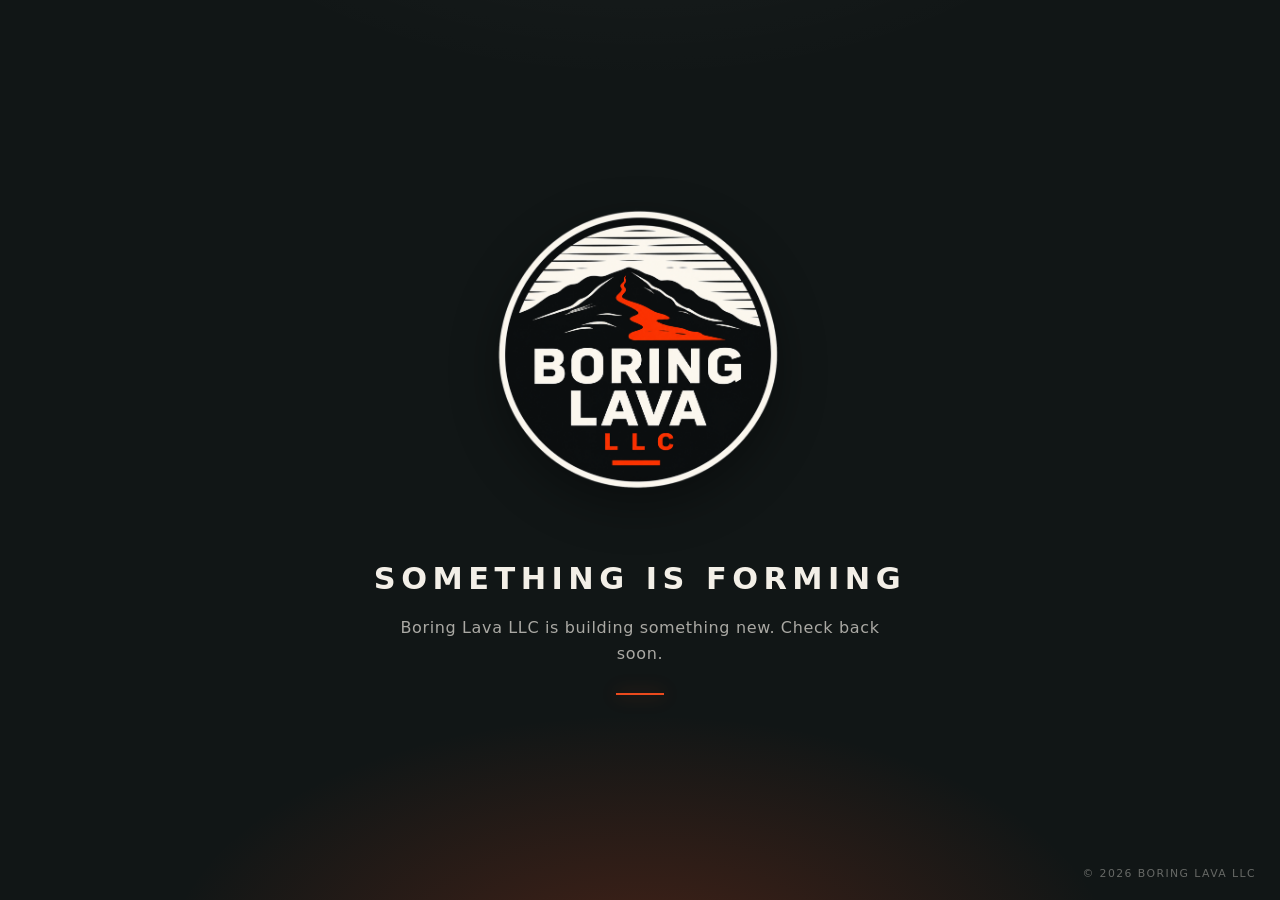
==== index.html @ c03bd66f "Initial commit" ====
<!doctype html>
<html lang="en">
  <head>
    <meta charset="UTF-8" />
    <meta name="viewport" content="width=device-width, initial-scale=1.0" />
    <meta name="theme-color" content="#111616" />
    <meta name="description" content="Boring Lava LLC — coming soon." />
    <title>Boring Lava LLC — Coming Soon</title>
    <style>
      :root {
        color-scheme: dark;
        --ink: #111616;
        --paper: #f3efe7;
        --lava: #ec4a1d;
      }

      * { box-sizing: border-box; }

      html, body { min-height: 100%; }

      body {
        margin: 0;
        min-height: 100vh;
        display: grid;
        place-items: center;
        overflow: hidden;
        background:
          radial-gradient(ellipse 55% 42% at 50% 108%, rgba(236, 74, 29, .24), transparent 68%),
          radial-gradient(ellipse 60% 45% at 50% -20%, rgba(255, 255, 255, .045), transparent 65%),
          var(--ink);
        color: var(--paper);
        font-family: Inter, ui-sans-serif, system-ui, -apple-system, BlinkMacSystemFont, "Segoe UI", sans-serif;
      }

      main {
        width: min(100% - 3rem, 700px);
        text-align: center;
        position: relative;
        z-index: 1;
      }

      .mark {
        width: clamp(210px, 37vw, 300px);
        aspect-ratio: 1;
        margin: 0 auto clamp(2.25rem, 5vw, 3.5rem);
        background: url("boring-lava-logo.png") center / contain no-repeat;
        filter: drop-shadow(0 16px 24px rgba(0, 0, 0, .38));
      }

      h1 {
        margin: 0;
        color: var(--paper);
        font-size: clamp(1.45rem, 2.4vw, 1.9rem);
        font-weight: 650;
        letter-spacing: .18em;
        line-height: 1.2;
        text-transform: uppercase;
      }

      p {
        margin: 1.1rem auto 0;
        max-width: 31rem;
        color: rgba(243, 239, 231, .68);
        font-size: clamp(.92rem, 1.5vw, 1rem);
        letter-spacing: .04em;
        line-height: 1.65;
      }

      .rule {
        width: 3rem;
        height: 2px;
        margin: 1.6rem auto 0;
        background: var(--lava);
        box-shadow: 0 0 18px rgba(236, 74, 29, .45);
      }

      footer {
        position: fixed;
        right: 1.5rem;
        bottom: 1.25rem;
        color: rgba(243, 239, 231, .38);
        font-size: .68rem;
        letter-spacing: .13em;
        text-transform: uppercase;
      }

      @media (max-width: 520px) {
        main { width: min(100% - 2.25rem, 700px); }
        footer { right: 0; bottom: 1rem; width: 100%; text-align: center; }
      }
    </style>
  </head>
  <body>
    <main>
      <div class="mark" role="img" aria-label="Boring Lava LLC logo"></div>
      <h1>Something is forming</h1>
      <p>Boring Lava LLC is building something new. Check back soon.</p>
      <div class="rule" aria-hidden="true"></div>
    </main>
    <footer>© 2026 Boring Lava LLC</footer>
  </body>
</html>
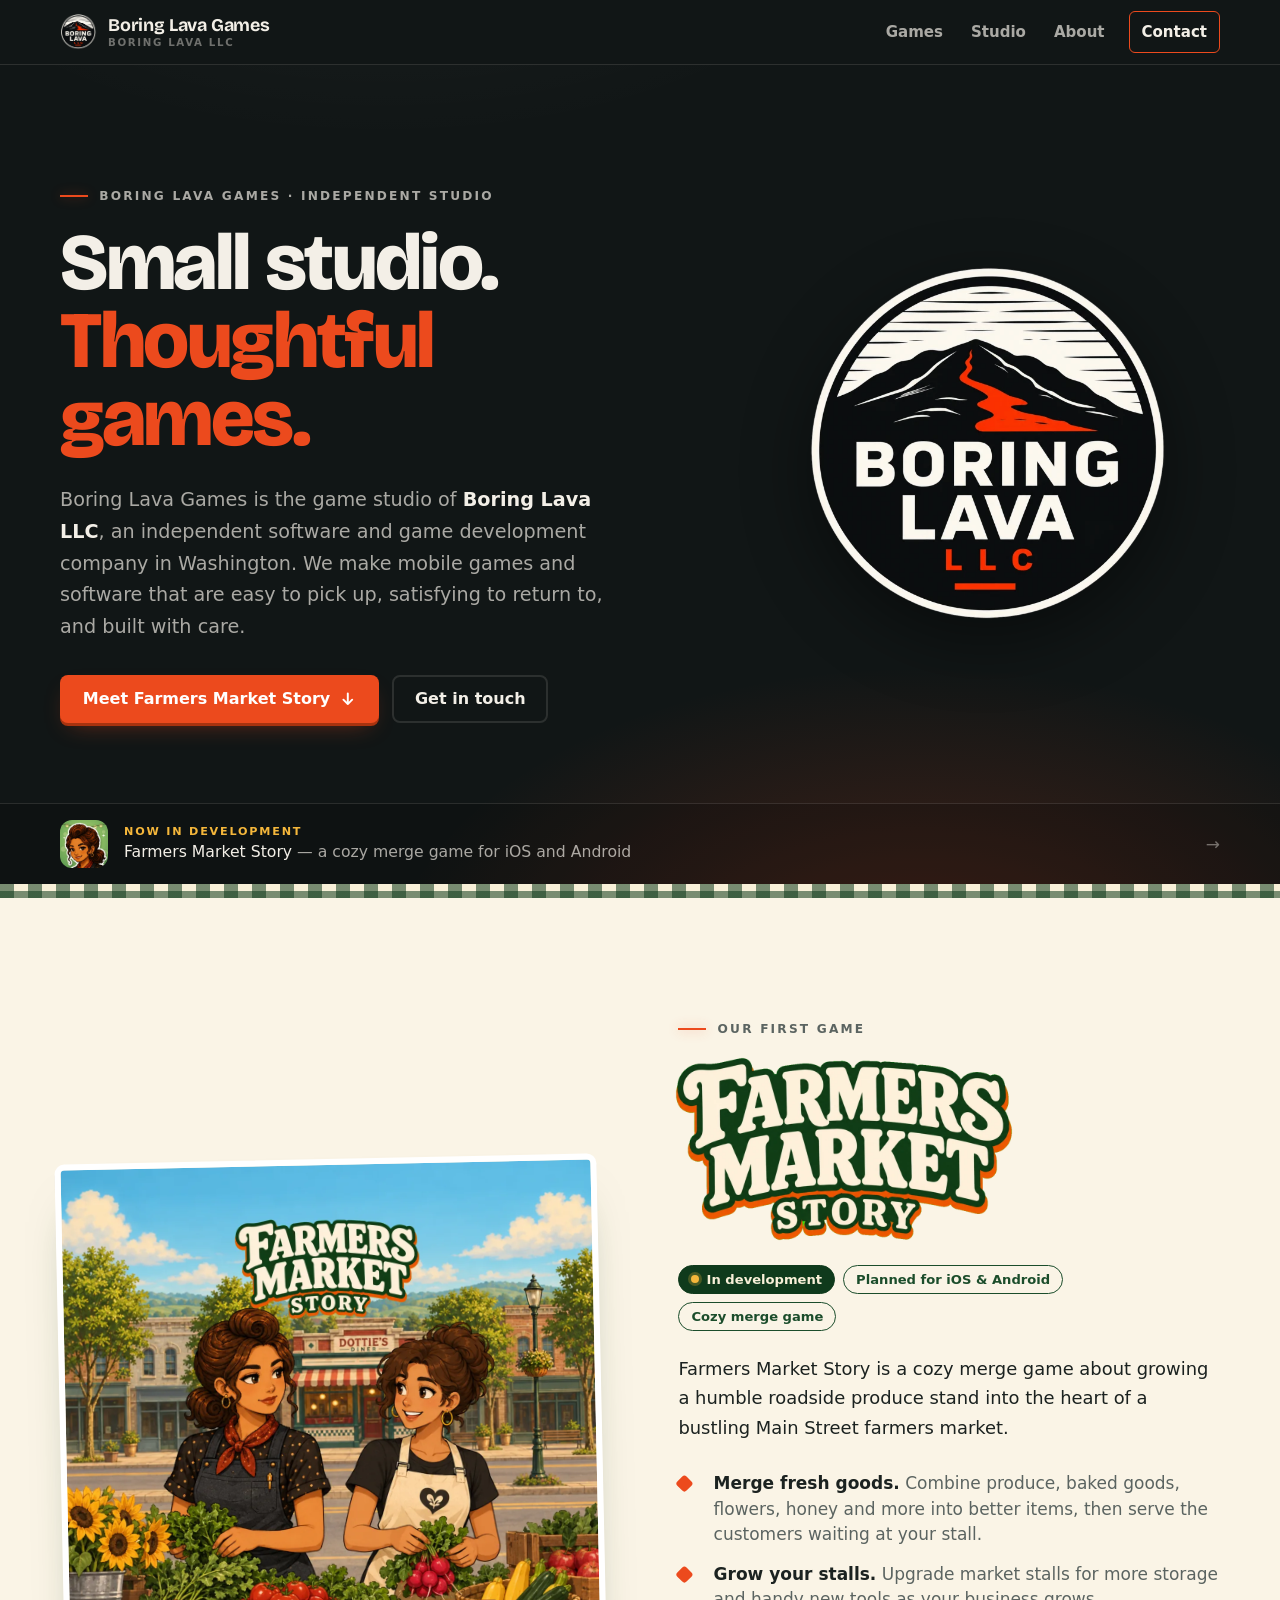
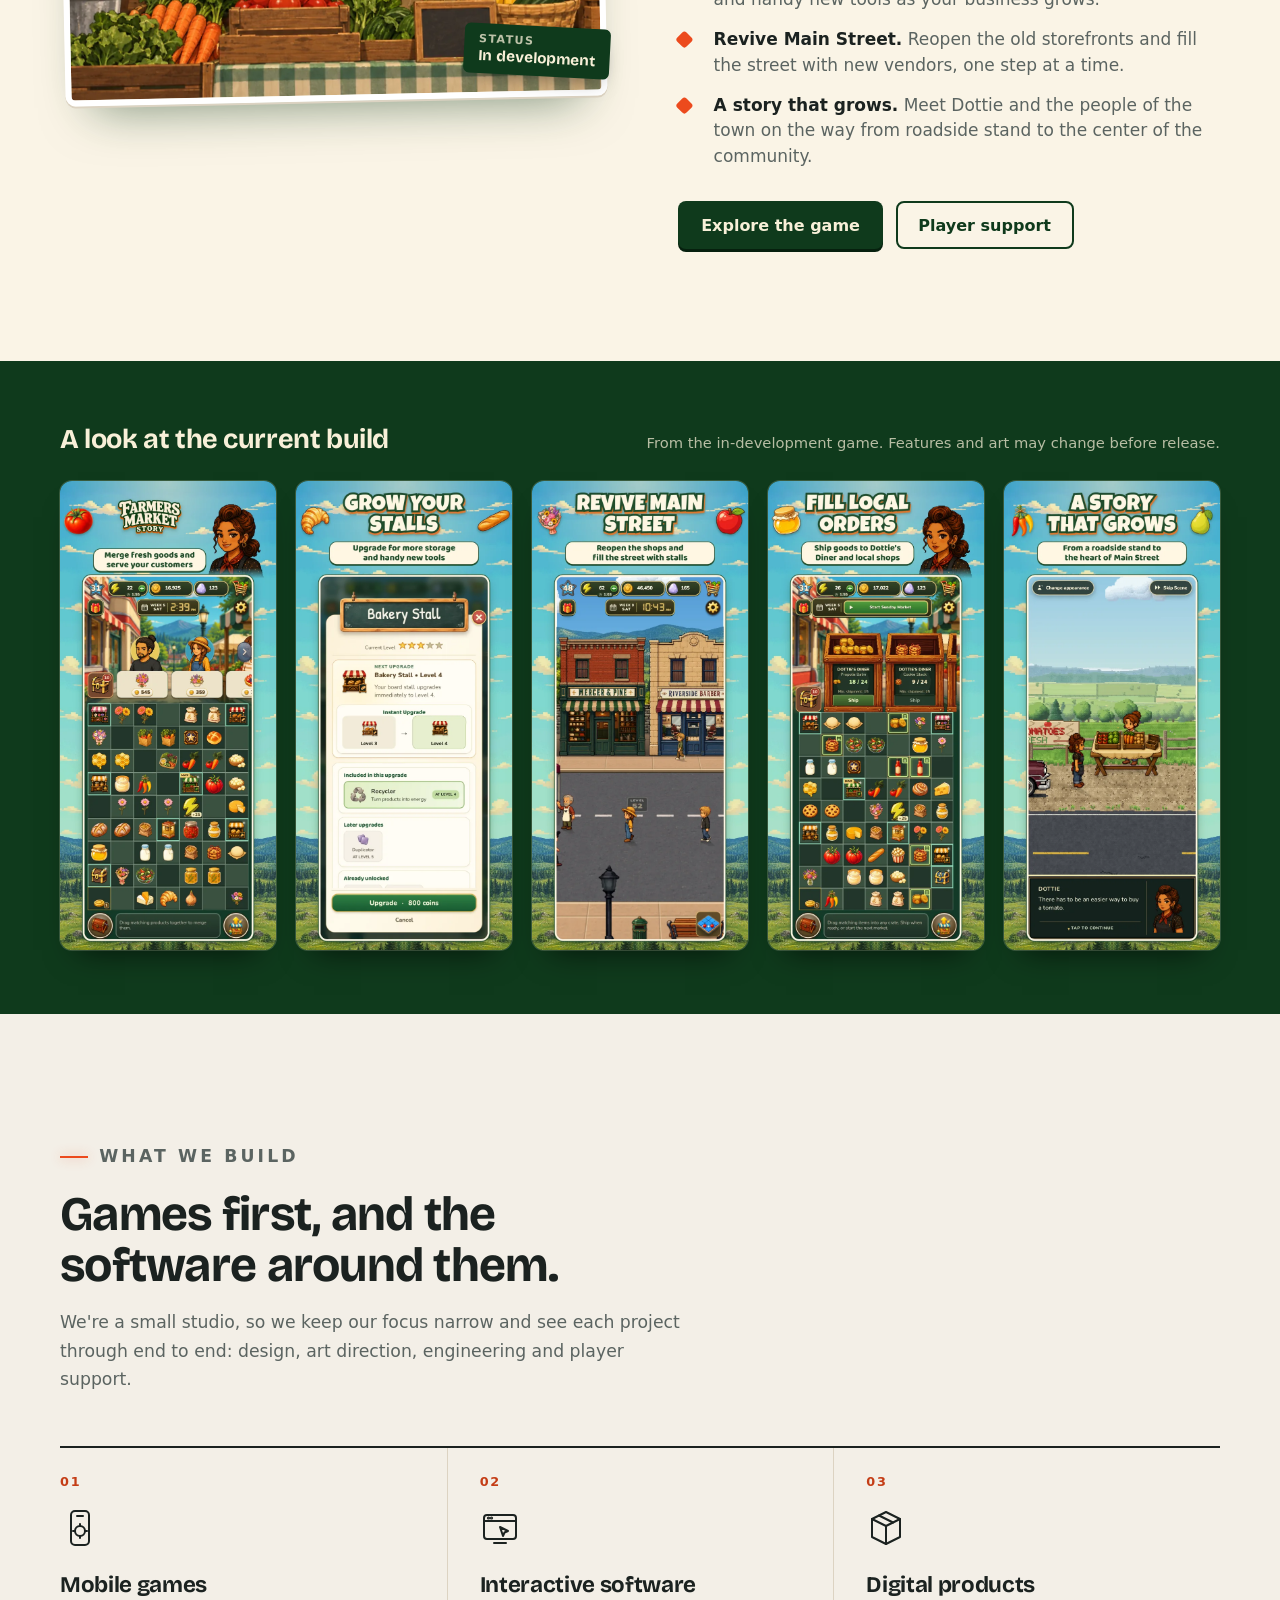
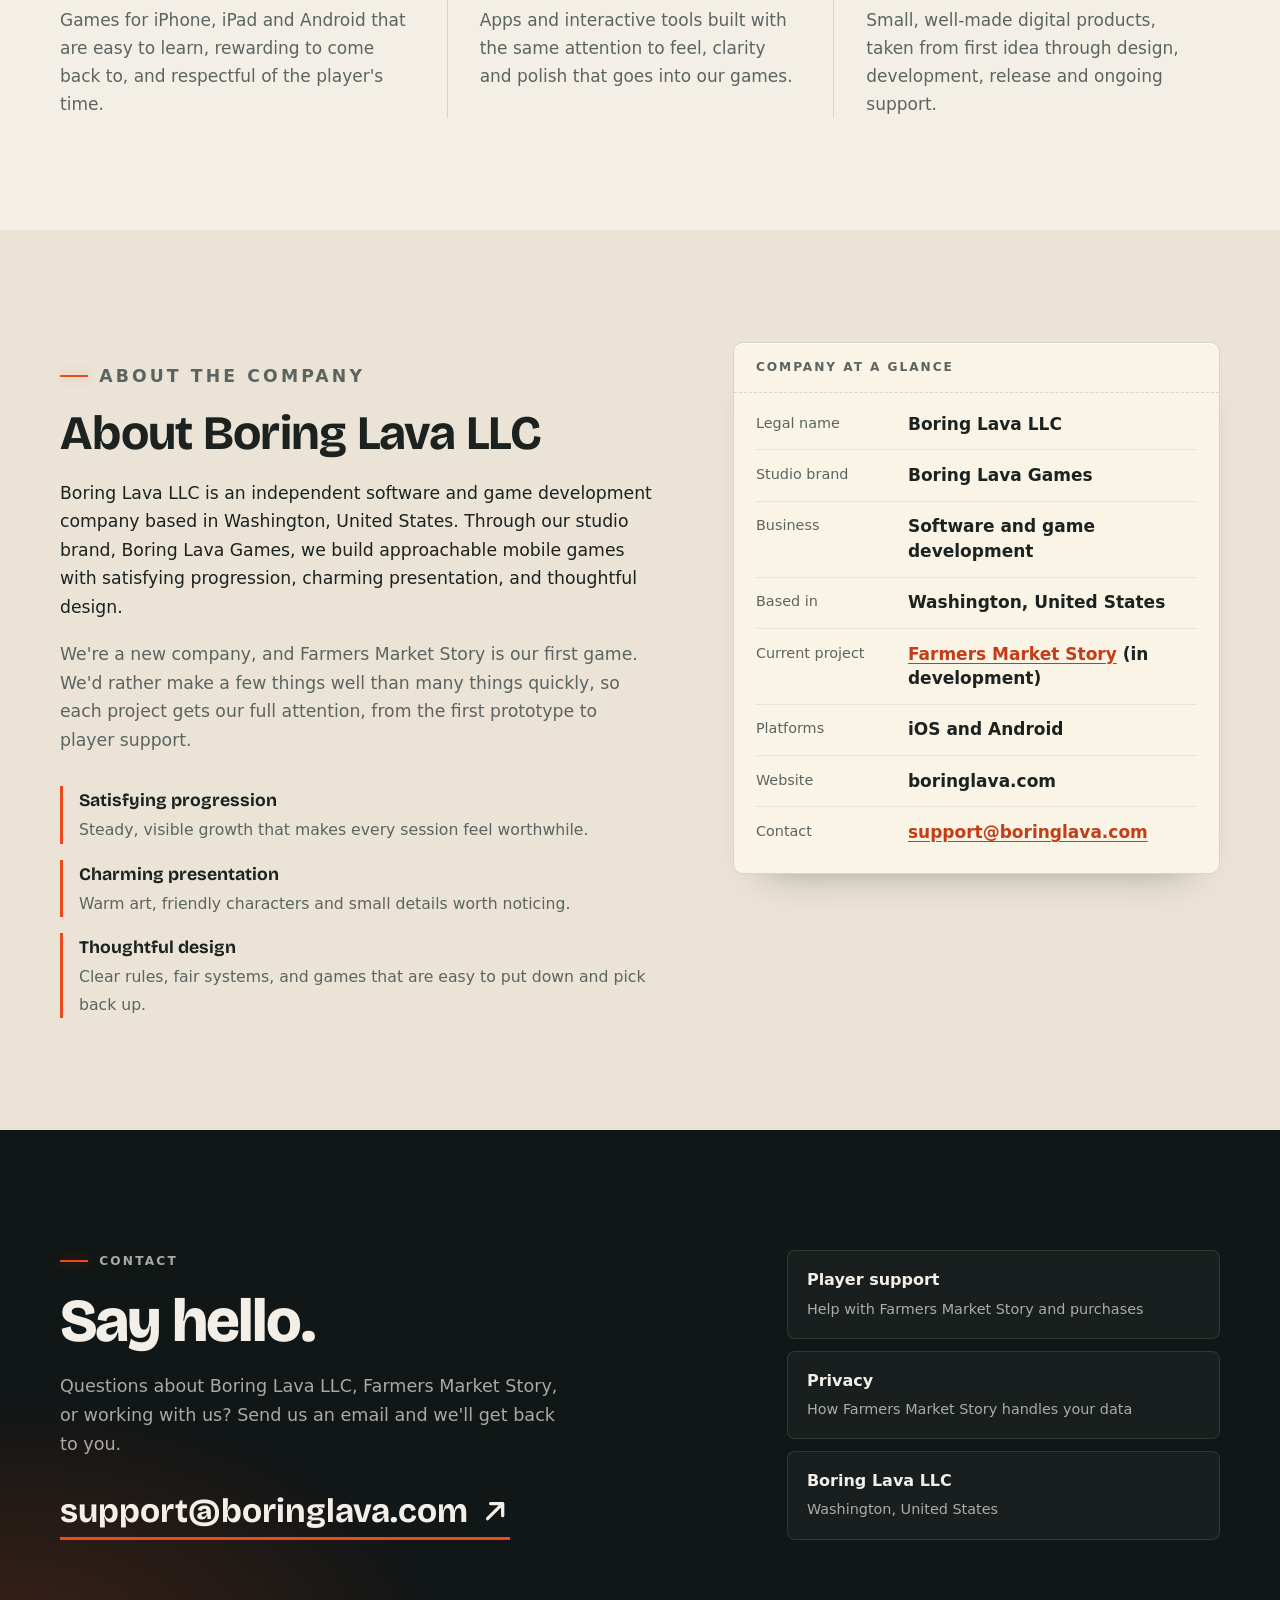
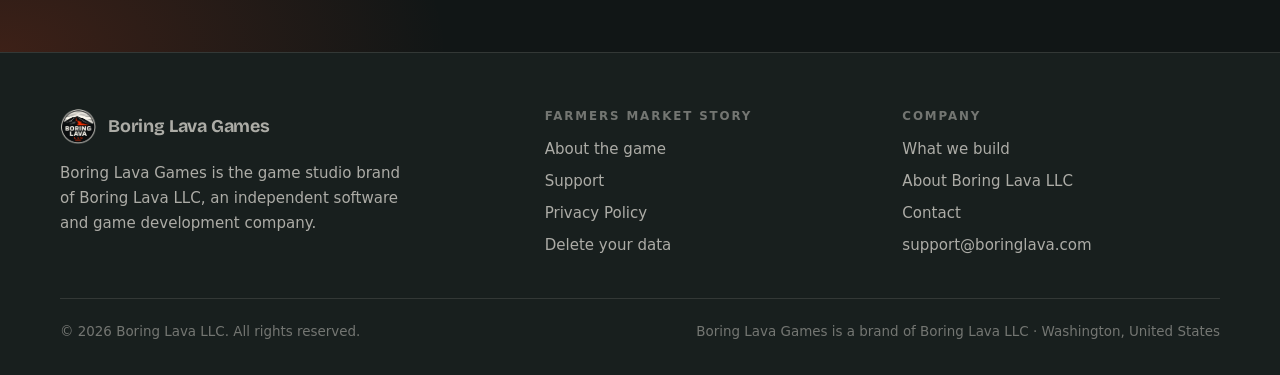
==== commit 002602bd: "Build out studio homepage and Farmers Market Story game page Replace the "coming soon" placeholder w" ====
--- a/index.html
+++ b/index.html
@@ -3,100 +3,278 @@
   <head>
     <meta charset="UTF-8" />
     <meta name="viewport" content="width=device-width, initial-scale=1.0" />
+    <title>Boring Lava Games — Independent mobile game studio of Boring Lava LLC</title>
+    <meta name="description" content="Boring Lava Games is the independent game studio of Boring Lava LLC, a software and game development company in Washington. We make mobile games and software, starting with Farmers Market Story, a cozy merge game in development for iOS and Android." />
+    <link rel="canonical" href="https://boringlava.com/" />
     <meta name="theme-color" content="#111616" />
-    <meta name="description" content="Boring Lava LLC — coming soon." />
-    <title>Boring Lava LLC — Coming Soon</title>
-    <style>
-      :root {
-        color-scheme: dark;
-        --ink: #111616;
-        --paper: #f3efe7;
-        --lava: #ec4a1d;
+
+    <meta property="og:type" content="website" />
+    <meta property="og:site_name" content="Boring Lava Games" />
+    <meta property="og:url" content="https://boringlava.com/" />
+    <meta property="og:title" content="Boring Lava Games — Small studio. Thoughtful games." />
+    <meta property="og:description" content="The independent game studio of Boring Lava LLC. Now developing Farmers Market Story, a cozy merge game for iOS and Android." />
+    <meta property="og:image" content="https://boringlava.com/assets/img/og-boring-lava.jpg" />
+    <meta property="og:image:width" content="1200" />
+    <meta property="og:image:height" content="630" />
+    <meta property="og:image:alt" content="Boring Lava LLC logo: a mountain with a lava flow" />
+    <meta name="twitter:card" content="summary_large_image" />
+
+    <link rel="icon" href="/favicon.ico" sizes="48x48" />
+    <link rel="icon" href="/assets/icon-192.png" type="image/png" sizes="192x192" />
+    <link rel="apple-touch-icon" href="/assets/apple-touch-icon.png" />
+
+    <link rel="preconnect" href="https://fonts.googleapis.com" />
+    <link rel="preconnect" href="https://fonts.gstatic.com" crossorigin />
+    <link rel="stylesheet" href="https://fonts.googleapis.com/css2?family=Bricolage+Grotesque:opsz,wght@12..96,500..800&display=swap" />
+    <link rel="stylesheet" href="/assets/site.css" />
+
+    <script type="application/ld+json">
+      {
+        "@context": "https://schema.org",
+        "@type": "Organization",
+        "name": "Boring Lava LLC",
+        "legalName": "Boring Lava LLC",
+        "alternateName": "Boring Lava Games",
+        "url": "https://boringlava.com/",
+        "logo": "https://boringlava.com/assets/icon-192.png",
+        "email": "support@boringlava.com",
+        "description": "Independent software and game development company. Boring Lava Games is its game studio brand.",
+        "address": { "@type": "PostalAddress", "addressRegion": "WA", "addressCountry": "US" }
       }
-
-      * { box-sizing: border-box; }
-
-      html, body { min-height: 100%; }
-
-      body {
-        margin: 0;
-        min-height: 100vh;
-        display: grid;
-        place-items: center;
-        overflow: hidden;
-        background:
-          radial-gradient(ellipse 55% 42% at 50% 108%, rgba(236, 74, 29, .24), transparent 68%),
-          radial-gradient(ellipse 60% 45% at 50% -20%, rgba(255, 255, 255, .045), transparent 65%),
-          var(--ink);
-        color: var(--paper);
-        font-family: Inter, ui-sans-serif, system-ui, -apple-system, BlinkMacSystemFont, "Segoe UI", sans-serif;
-      }
-
-      main {
-        width: min(100% - 3rem, 700px);
-        text-align: center;
-        position: relative;
-        z-index: 1;
-      }
-
-      .mark {
-        width: clamp(210px, 37vw, 300px);
-        aspect-ratio: 1;
-        margin: 0 auto clamp(2.25rem, 5vw, 3.5rem);
-        background: url("boring-lava-logo.png") center / contain no-repeat;
-        filter: drop-shadow(0 16px 24px rgba(0, 0, 0, .38));
-      }
-
-      h1 {
-        margin: 0;
-        color: var(--paper);
-        font-size: clamp(1.45rem, 2.4vw, 1.9rem);
-        font-weight: 650;
-        letter-spacing: .18em;
-        line-height: 1.2;
-        text-transform: uppercase;
-      }
-
-      p {
-        margin: 1.1rem auto 0;
-        max-width: 31rem;
-        color: rgba(243, 239, 231, .68);
-        font-size: clamp(.92rem, 1.5vw, 1rem);
-        letter-spacing: .04em;
-        line-height: 1.65;
-      }
-
-      .rule {
-        width: 3rem;
-        height: 2px;
-        margin: 1.6rem auto 0;
-        background: var(--lava);
-        box-shadow: 0 0 18px rgba(236, 74, 29, .45);
-      }
-
-      footer {
-        position: fixed;
-        right: 1.5rem;
-        bottom: 1.25rem;
-        color: rgba(243, 239, 231, .38);
-        font-size: .68rem;
-        letter-spacing: .13em;
-        text-transform: uppercase;
-      }
-
-      @media (max-width: 520px) {
-        main { width: min(100% - 2.25rem, 700px); }
-        footer { right: 0; bottom: 1rem; width: 100%; text-align: center; }
-      }
-    </style>
+    </script>
   </head>
   <body>
-    <main>
-      <div class="mark" role="img" aria-label="Boring Lava LLC logo"></div>
-      <h1>Something is forming</h1>
-      <p>Boring Lava LLC is building something new. Check back soon.</p>
-      <div class="rule" aria-hidden="true"></div>
+    <a class="skip-link" href="#main">Skip to content</a>
+
+    <header class="site-header">
+      <div class="wrap">
+        <a class="brand" href="/" aria-label="Boring Lava Games home">
+          <img src="/assets/img/boring-lava-logo.webp" alt="" width="640" height="625" />
+          <span class="brand-name">Boring Lava Games<small>Boring Lava LLC</small></span>
+        </a>
+        <nav class="site-nav" aria-label="Primary">
+          <a href="#games">Games</a>
+          <a href="#studio">Studio</a>
+          <a href="#about">About</a>
+          <a class="nav-cta" href="#contact">Contact</a>
+        </nav>
+      </div>
+    </header>
+
+    <main id="main">
+      <section class="hero on-ink" aria-labelledby="hero-title">
+        <div class="wrap hero-grid">
+          <div class="hero-copy">
+            <p class="eyebrow">Boring Lava Games · Independent studio</p>
+            <h1 id="hero-title">Small studio. <span>Thoughtful games.</span></h1>
+            <p class="hero-lede">
+              Boring Lava Games is the game studio of <strong>Boring Lava LLC</strong>, an independent
+              software and game development company in Washington. We make mobile games and software
+              that are easy to pick up, satisfying to return to, and built with care.
+            </p>
+            <div class="btn-row">
+              <a class="btn btn-lava" href="#games">
+                Meet Farmers Market Story
+                <svg viewBox="0 0 20 20" fill="none" stroke="currentColor" stroke-width="2.2" stroke-linecap="round" stroke-linejoin="round" aria-hidden="true"><path d="M10 4v12M5 11l5 5 5-5" /></svg>
+              </a>
+              <a class="btn btn-ghost" href="#contact">Get in touch</a>
+            </div>
+          </div>
+          <div class="hero-mark">
+            <img src="/assets/img/boring-lava-logo.webp" alt="Boring Lava LLC logo" width="640" height="625" fetchpriority="high" />
+          </div>
+        </div>
+
+        <div class="now-building">
+          <a class="wrap" href="/farmers-market-story/">
+            <img src="/assets/img/fms/app-icon.webp" alt="" width="256" height="256" />
+            <span class="text">
+              <span class="label">Now in development</span>
+              <span>Farmers Market Story</span> <span>— a cozy merge game for iOS and Android</span>
+            </span>
+            <span class="arrow" aria-hidden="true">→</span>
+          </a>
+        </div>
+      </section>
+
+      <section id="games" class="game-feature" aria-labelledby="fms-title">
+        <div class="gingham" aria-hidden="true"></div>
+        <div class="section">
+          <div class="wrap game-grid">
+            <figure class="key-art">
+              <img src="/assets/img/fms/key-art.webp" alt="Farmers Market Story key art: Dottie and her market partner arranging fresh produce at a stall on Main Street, in front of Dottie's Diner" width="1200" height="1200" loading="lazy" />
+              <figcaption class="tag"><small>Status</small>In development</figcaption>
+            </figure>
+
+            <div class="game-copy">
+              <p class="eyebrow">Our first game</p>
+              <h2 id="fms-title" class="game-title">
+                <img src="/assets/img/fms/logo.webp" alt="Farmers Market Story" width="900" height="492" loading="lazy" />
+              </h2>
+              <ul class="chips" aria-label="Game details">
+                <li class="chip chip-status">In development</li>
+                <li class="chip chip-quiet">Planned for iOS &amp; Android</li>
+                <li class="chip chip-quiet">Cozy merge game</li>
+              </ul>
+              <p class="lede">
+                Farmers Market Story is a cozy merge game about growing a humble roadside produce stand
+                into the heart of a bustling Main Street farmers market.
+              </p>
+              <ul class="feature-list">
+                <li><span><strong>Merge fresh goods.</strong> Combine produce, baked goods, flowers, honey and more into better items, then serve the customers waiting at your stall.</span></li>
+                <li><span><strong>Grow your stalls.</strong> Upgrade market stalls for more storage and handy new tools as your business grows.</span></li>
+                <li><span><strong>Revive Main Street.</strong> Reopen the old storefronts and fill the street with new vendors, one step at a time.</span></li>
+                <li><span><strong>A story that grows.</strong> Meet Dottie and the people of the town on the way from roadside stand to the center of the community.</span></li>
+              </ul>
+              <div class="btn-row">
+                <a class="btn btn-green" href="/farmers-market-story/">Explore the game</a>
+                <a class="btn btn-outline" href="/farmers-market-story/support/">Player support</a>
+              </div>
+            </div>
+          </div>
+        </div>
+
+        <div class="shots-band">
+          <div class="wrap">
+            <div class="shots-head">
+              <h3>A look at the current build</h3>
+              <p>From the in-development game. Features and art may change before release.</p>
+            </div>
+            <ul class="shots">
+              <li><img src="/assets/img/fms/screen-merge-play.webp" alt="Merge board: matching products on a grid with customers waiting for orders" width="640" height="1391" loading="lazy" /></li>
+              <li><img src="/assets/img/fms/screen-market-growth.webp" alt="Stall upgrade screen for the Bakery Stall" width="640" height="1391" loading="lazy" /></li>
+              <li><img src="/assets/img/fms/screen-main-street.webp" alt="Main Street overworld with reopened storefronts" width="640" height="1391" loading="lazy" /></li>
+              <li><img src="/assets/img/fms/screen-local-orders.webp" alt="Local orders: shipping crates of goods to Dottie's Diner" width="640" height="1391" loading="lazy" /></li>
+              <li><img src="/assets/img/fms/screen-roadside-origin.webp" alt="Story scene at the original roadside produce stand" width="640" height="1391" loading="lazy" /></li>
+            </ul>
+          </div>
+        </div>
+      </section>
+
+      <section id="studio" class="section" aria-labelledby="studio-title">
+        <div class="wrap">
+          <div class="section-head">
+            <p class="eyebrow">What we build</p>
+            <h2 id="studio-title">Games first, and the software around them.</h2>
+            <p>We're a small studio, so we keep our focus narrow and see each project through end to end: design, art direction, engineering and player support.</p>
+          </div>
+          <ul class="build-grid">
+            <li>
+              <span class="build-num">01</span>
+              <svg class="build-icon" viewBox="0 0 40 40" fill="none" stroke="currentColor" stroke-width="2" stroke-linecap="round" stroke-linejoin="round" aria-hidden="true"><rect x="11" y="3" width="18" height="34" rx="4" /><path d="M17 8h6" /><circle cx="20" cy="23" r="5" /><path d="M20 18v-2M20 30v-2M15 23h-2M27 23h-2" /></svg>
+              <h3>Mobile games</h3>
+              <p>Games for iPhone, iPad and Android that are easy to learn, rewarding to come back to, and respectful of the player's time.</p>
+            </li>
+            <li>
+              <span class="build-num">02</span>
+              <svg class="build-icon" viewBox="0 0 40 40" fill="none" stroke="currentColor" stroke-width="2" stroke-linecap="round" stroke-linejoin="round" aria-hidden="true"><rect x="4" y="7" width="32" height="24" rx="3" /><path d="M4 13h32" /><circle cx="8.5" cy="10" r=".6" fill="currentColor" /><circle cx="11.5" cy="10" r=".6" fill="currentColor" /><path d="M20 19l3 9 1.5-3.5L28 23z" /><path d="M14 35h12" /></svg>
+              <h3>Interactive software</h3>
+              <p>Apps and interactive tools built with the same attention to feel, clarity and polish that goes into our games.</p>
+            </li>
+            <li>
+              <span class="build-num">03</span>
+              <svg class="build-icon" viewBox="0 0 40 40" fill="none" stroke="currentColor" stroke-width="2" stroke-linecap="round" stroke-linejoin="round" aria-hidden="true"><path d="M20 4l14 7v18l-14 7-14-7V11z" /><path d="M6 11l14 7 14-7M20 18v18" /><path d="M13 7.5l14 7" /></svg>
+              <h3>Digital products</h3>
+              <p>Small, well-made digital products, taken from first idea through design, development, release and ongoing support.</p>
+            </li>
+          </ul>
+        </div>
+      </section>
+
+      <section id="about" class="section about" aria-labelledby="about-title">
+        <div class="wrap about-grid">
+          <div class="about-copy">
+            <p class="eyebrow">About the company</p>
+            <h2 id="about-title">About Boring Lava LLC</h2>
+            <p>
+              Boring Lava LLC is an independent software and game development company based in
+              Washington, United States. Through our studio brand, Boring Lava Games, we build
+              approachable mobile games with satisfying progression, charming presentation, and
+              thoughtful design.
+            </p>
+            <p>
+              We're a new company, and Farmers Market Story is our first game. We'd rather make a few
+              things well than many things quickly, so each project gets our full attention, from
+              the first prototype to player support.
+            </p>
+            <ul class="principles">
+              <li><strong>Satisfying progression</strong><span>Steady, visible growth that makes every session feel worthwhile.</span></li>
+              <li><strong>Charming presentation</strong><span>Warm art, friendly characters and small details worth noticing.</span></li>
+              <li><strong>Thoughtful design</strong><span>Clear rules, fair systems, and games that are easy to put down and pick back up.</span></li>
+            </ul>
+          </div>
+
+          <aside class="fact-sheet" aria-labelledby="facts-title">
+            <h3 id="facts-title">Company at a glance</h3>
+            <dl>
+              <div><dt>Legal name</dt><dd>Boring Lava LLC</dd></div>
+              <div><dt>Studio brand</dt><dd>Boring Lava Games</dd></div>
+              <div><dt>Business</dt><dd>Software and game development</dd></div>
+              <div><dt>Based in</dt><dd>Washington, United States</dd></div>
+              <div><dt>Current project</dt><dd><a href="/farmers-market-story/">Farmers Market Story</a> (in development)</dd></div>
+              <div><dt>Platforms</dt><dd>iOS and Android</dd></div>
+              <div><dt>Website</dt><dd>boringlava.com</dd></div>
+              <div><dt>Contact</dt><dd><a href="mailto:support@boringlava.com">support@boringlava.com</a></dd></div>
+            </dl>
+          </aside>
+        </div>
+      </section>
+
+      <section id="contact" class="section contact on-ink" aria-labelledby="contact-title">
+        <div class="wrap contact-grid">
+          <div>
+            <p class="eyebrow">Contact</p>
+            <h2 id="contact-title">Say hello.</h2>
+            <p class="contact-lede">
+              Questions about Boring Lava LLC, Farmers Market Story, or working with us? Send us an
+              email and we'll get back to you.
+            </p>
+            <a class="email-link" href="mailto:support@boringlava.com">
+              support@boringlava.com
+              <svg viewBox="0 0 20 20" fill="none" stroke="currentColor" stroke-width="2.2" stroke-linecap="round" stroke-linejoin="round" aria-hidden="true"><path d="M5 15L15 5M7 5h8v8" /></svg>
+            </a>
+          </div>
+          <ul class="contact-cards">
+            <li><a href="/farmers-market-story/support/"><strong>Player support</strong><span>Help with Farmers Market Story and purchases</span></a></li>
+            <li><a href="/farmers-market-story/privacy/"><strong>Privacy</strong><span>How Farmers Market Story handles your data</span></a></li>
+            <li><div class="card"><strong>Boring Lava LLC</strong><span>Washington, United States</span></div></li>
+          </ul>
+        </div>
+      </section>
     </main>
-    <footer>© 2026 Boring Lava LLC</footer>
+
+    <footer class="site-footer on-ink">
+      <div class="wrap footer-grid">
+        <div class="footer-brand">
+          <a class="brand" href="/">
+            <img src="/assets/img/boring-lava-logo.webp" alt="" width="640" height="625" loading="lazy" />
+            <span class="brand-name">Boring Lava Games</span>
+          </a>
+          <p>Boring Lava Games is the game studio brand of Boring Lava LLC, an independent software and game development company.</p>
+        </div>
+        <nav aria-labelledby="footer-game">
+          <h2 id="footer-game">Farmers Market Story</h2>
+          <ul>
+            <li><a href="/farmers-market-story/">About the game</a></li>
+            <li><a href="/farmers-market-story/support/">Support</a></li>
+            <li><a href="/farmers-market-story/privacy/">Privacy Policy</a></li>
+            <li><a href="/farmers-market-story/delete/">Delete your data</a></li>
+          </ul>
+        </nav>
+        <nav aria-labelledby="footer-company">
+          <h2 id="footer-company">Company</h2>
+          <ul>
+            <li><a href="/#studio">What we build</a></li>
+            <li><a href="/#about">About Boring Lava LLC</a></li>
+            <li><a href="/#contact">Contact</a></li>
+            <li><a href="mailto:support@boringlava.com">support@boringlava.com</a></li>
+          </ul>
+        </nav>
+      </div>
+      <div class="wrap footer-legal">
+        <span>© 2026 Boring Lava LLC. All rights reserved.</span>
+        <span>Boring Lava Games is a brand of Boring Lava LLC · Washington, United States</span>
+      </div>
+    </footer>
   </body>
 </html>
--- a/assets/site.css
+++ b/assets/site.css
@@ -0,0 +1,688 @@
+/* Boring Lava — shared site styles (homepage + game pages). */
+
+:root {
+  --ink: #111616;
+  --ink-2: #181f1e;
+  --ink-3: #222a29;
+  --on-ink: #f3efe7;
+  --on-ink-muted: rgba(243, 239, 231, .68);
+  --on-ink-faint: rgba(243, 239, 231, .42);
+  --ink-line: rgba(243, 239, 231, .12);
+
+  --paper: #f3efe7;
+  --paper-2: #ebe4d6;
+  --cream: #faf4e6;
+  --text: #1b2220;
+  --muted: #5b6461;
+  --rule: #dcd3c2;
+
+  --lava: #ec4a1d;
+  --lava-ink: #c43d16;
+  --lava-glow: rgba(236, 74, 29, .45);
+
+  --green: #0f3a1c;
+  --green-2: #1b4d2b;
+  --butter: #f8f0d8;
+
+  --font-display: "Bricolage Grotesque", ui-sans-serif, system-ui, -apple-system, "Segoe UI", sans-serif;
+  --font-body: ui-sans-serif, system-ui, -apple-system, BlinkMacSystemFont, "Segoe UI", Inter, sans-serif;
+
+  --wrap: 1160px;
+  --gutter: clamp(1rem, 4vw, 2rem);
+  --radius: 10px;
+}
+
+* { box-sizing: border-box; }
+
+html { scroll-behavior: smooth; scroll-padding-top: 5rem; -webkit-text-size-adjust: 100%; }
+
+body {
+  margin: 0;
+  background: var(--paper);
+  color: var(--text);
+  font: 17px/1.65 var(--font-body);
+  -webkit-font-smoothing: antialiased;
+}
+
+img { display: block; max-width: 100%; height: auto; }
+
+a { color: var(--lava-ink); text-underline-offset: .18em; }
+
+h1, h2, h3 {
+  margin: 0;
+  font-family: var(--font-display);
+  font-weight: 700;
+  line-height: 1.08;
+  letter-spacing: -.015em;
+}
+
+p { margin: 0; }
+
+.wrap {
+  width: min(100% - 2 * var(--gutter), var(--wrap));
+  margin-inline: auto;
+}
+
+.sr-only {
+  position: absolute; width: 1px; height: 1px; padding: 0; margin: -1px;
+  overflow: hidden; clip: rect(0 0 0 0); white-space: nowrap; border: 0;
+}
+
+.skip-link {
+  position: absolute; left: 1rem; top: -3rem; z-index: 100;
+  padding: .5rem .9rem; border-radius: 6px;
+  background: var(--lava); color: #fff; font-weight: 600; text-decoration: none;
+}
+.skip-link:focus { top: .75rem; }
+
+:focus-visible { outline: 3px solid var(--lava); outline-offset: 3px; border-radius: 4px; }
+
+/* ---------- Shared bits ---------- */
+
+.eyebrow {
+  display: inline-flex;
+  align-items: center;
+  gap: .7rem;
+  margin: 0 0 1.1rem;
+  font-size: .76rem;
+  font-weight: 650;
+  letter-spacing: .18em;
+  text-transform: uppercase;
+  color: var(--muted);
+}
+.eyebrow::before {
+  content: "";
+  width: 1.75rem;
+  height: 2px;
+  background: var(--lava);
+  box-shadow: 0 0 12px var(--lava-glow);
+}
+.on-ink .eyebrow { color: var(--on-ink-muted); }
+
+.section { padding-block: clamp(4rem, 9vw, 7rem); }
+
+.section-head { max-width: 40rem; margin-bottom: clamp(2rem, 5vw, 3.25rem); }
+.section-head h2 { font-size: clamp(2rem, 4.4vw, 3rem); }
+.section-head p { margin-top: 1rem; color: var(--muted); font-size: 1.08rem; }
+.on-ink .section-head p { color: var(--on-ink-muted); }
+
+.btn {
+  display: inline-flex;
+  align-items: center;
+  justify-content: center;
+  gap: .55rem;
+  min-height: 3rem;
+  padding: .75rem 1.3rem;
+  border: 2px solid transparent;
+  border-radius: 8px;
+  font: 650 1rem/1.2 var(--font-body);
+  text-decoration: none;
+  transition: transform .15s ease, background-color .15s ease, border-color .15s ease, box-shadow .15s ease;
+}
+.btn:hover { transform: translateY(-2px); }
+.btn:active { transform: translateY(0); }
+.btn svg { width: 1.1em; height: 1.1em; flex: none; }
+
+.btn-lava { background: var(--lava); color: #fff; box-shadow: 0 3px 0 #a8330f, 0 10px 24px -10px var(--lava-glow); }
+.btn-lava:hover { background: #f25a2c; box-shadow: 0 5px 0 #a8330f, 0 14px 28px -10px var(--lava-glow); }
+
+.btn-ghost { border-color: var(--ink-line); color: var(--on-ink); }
+.btn-ghost:hover { border-color: rgba(243, 239, 231, .4); }
+
+.btn-outline { border-color: var(--text); color: var(--text); }
+.btn-outline:hover { background: var(--text); color: var(--paper); }
+
+.btn-cream { background: var(--butter); color: var(--green); box-shadow: 0 3px 0 #c9b98f; }
+.btn-cream:hover { background: #fff8e6; box-shadow: 0 5px 0 #c9b98f; }
+
+.btn-row { display: flex; flex-wrap: wrap; gap: .8rem; margin-top: 2rem; }
+
+.chips { display: flex; flex-wrap: wrap; gap: .5rem; padding: 0; margin: 1.4rem 0 0; list-style: none; }
+.chip {
+  display: inline-flex;
+  align-items: center;
+  gap: .45rem;
+  padding: .32rem .75rem;
+  border: 1.5px solid currentColor;
+  border-radius: 999px;
+  font-size: .82rem;
+  font-weight: 650;
+  line-height: 1.3;
+}
+.chip-status { background: var(--green); border-color: var(--green); color: var(--butter); }
+.chip-status::before {
+  content: "";
+  width: .5rem;
+  height: .5rem;
+  border-radius: 50%;
+  background: #f5b73b;
+  box-shadow: 0 0 0 3px rgba(245, 183, 59, .25);
+  animation: pulse 2.4s ease-in-out infinite;
+}
+.chip-quiet { color: var(--green-2); }
+
+/* Gingham tablecloth band — a nod to the market stalls in Farmers Market Story. */
+.gingham {
+  height: 14px;
+  background:
+    repeating-linear-gradient(90deg, rgba(15, 58, 28, .55) 0 14px, transparent 14px 28px),
+    repeating-linear-gradient(0deg, rgba(15, 58, 28, .55) 0 7px, transparent 7px 14px),
+    var(--butter);
+}
+
+/* ---------- Header ---------- */
+
+.site-header {
+  position: sticky;
+  top: 0;
+  z-index: 50;
+  background: var(--ink);
+  border-bottom: 1px solid var(--ink-line);
+  color: var(--on-ink);
+}
+.site-header .wrap {
+  display: flex;
+  align-items: center;
+  justify-content: space-between;
+  gap: 1rem;
+  min-height: 4rem;
+}
+.brand {
+  display: inline-flex;
+  align-items: center;
+  gap: .7rem;
+  color: var(--on-ink);
+  text-decoration: none;
+}
+.brand img { width: 2.3rem; height: 2.3rem; }
+.brand-name {
+  font-family: var(--font-display);
+  font-size: 1.12rem;
+  font-weight: 700;
+  letter-spacing: -.01em;
+  line-height: 1.1;
+}
+.brand-name small {
+  display: block;
+  margin-top: .1rem;
+  font-family: var(--font-body);
+  font-size: .64rem;
+  font-weight: 600;
+  letter-spacing: .16em;
+  text-transform: uppercase;
+  color: var(--on-ink-faint);
+}
+.site-nav { display: flex; align-items: center; gap: .25rem; }
+.site-nav a {
+  padding: .45rem .75rem;
+  border-radius: 6px;
+  color: var(--on-ink-muted);
+  font-size: .94rem;
+  font-weight: 550;
+  text-decoration: none;
+}
+.site-nav a:hover { color: var(--on-ink); background: var(--ink-3); }
+.site-nav a.nav-cta { margin-left: .5rem; border: 1.5px solid var(--lava); color: var(--on-ink); }
+.site-nav a.nav-cta:hover { background: var(--lava); }
+
+@media (max-width: 760px) {
+  .site-nav a:not(.nav-cta) { display: none; }
+}
+
+/* ---------- Hero ---------- */
+
+.hero {
+  position: relative;
+  overflow: hidden;
+  background:
+    radial-gradient(ellipse 60% 55% at 72% 112%, rgba(236, 74, 29, .26), transparent 70%),
+    radial-gradient(ellipse 60% 45% at 30% -20%, rgba(255, 255, 255, .045), transparent 65%),
+    var(--ink);
+  color: var(--on-ink);
+}
+.hero-grid {
+  display: grid;
+  grid-template-columns: minmax(0, 1.15fr) minmax(0, .85fr);
+  align-items: center;
+  gap: clamp(2rem, 6vw, 5rem);
+  padding-block: clamp(3.5rem, 9vw, 7rem) clamp(3rem, 7vw, 5rem);
+}
+.hero h1 {
+  font-size: clamp(2.7rem, 6.6vw, 5rem);
+  font-weight: 800;
+  letter-spacing: -.03em;
+  line-height: .98;
+}
+.hero h1 span { display: block; color: var(--lava); }
+.hero-lede {
+  max-width: 34rem;
+  margin-top: 1.6rem;
+  color: var(--on-ink-muted);
+  font-size: clamp(1.05rem, 1.7vw, 1.2rem);
+}
+.hero-lede strong { color: var(--on-ink); font-weight: 650; }
+.hero-mark { justify-self: center; width: min(100%, 380px); }
+.hero-mark img {
+  width: 100%;
+  filter: drop-shadow(0 22px 34px rgba(0, 0, 0, .45));
+  animation: settle 1.1s cubic-bezier(.2, .7, .2, 1) both;
+}
+.hero-copy > * { animation: rise .8s cubic-bezier(.2, .7, .2, 1) both; }
+.hero-copy > :nth-child(2) { animation-delay: .06s; }
+.hero-copy > :nth-child(3) { animation-delay: .12s; }
+.hero-copy > :nth-child(4) { animation-delay: .18s; }
+
+.now-building {
+  border-top: 1px solid var(--ink-line);
+  background: rgba(0, 0, 0, .18);
+}
+.now-building a {
+  display: flex;
+  align-items: center;
+  gap: 1rem;
+  padding-block: 1rem;
+  color: var(--on-ink);
+  text-decoration: none;
+}
+.now-building img { width: 3rem; height: 3rem; border-radius: 12px; flex: none; }
+.now-building .label {
+  display: block;
+  font-size: .7rem;
+  font-weight: 650;
+  letter-spacing: .16em;
+  text-transform: uppercase;
+  color: #f5b73b;
+}
+.now-building .text { flex: 1; font-size: .98rem; line-height: 1.45; }
+.now-building .text span:last-child { color: var(--on-ink-muted); }
+.now-building .arrow { color: var(--on-ink-faint); transition: transform .15s ease, color .15s ease; }
+.now-building a:hover .arrow { transform: translateX(4px); color: var(--lava); }
+
+@media (max-width: 820px) {
+  .hero-grid { grid-template-columns: 1fr; }
+  .hero-mark { order: -1; width: min(62vw, 260px); }
+}
+
+/* ---------- Farmers Market Story feature (homepage) ---------- */
+
+.game-feature { background: var(--cream); }
+.game-grid {
+  display: grid;
+  grid-template-columns: minmax(0, 1fr) minmax(0, 1fr);
+  align-items: center;
+  gap: clamp(2rem, 6vw, 5rem);
+}
+.key-art { position: relative; margin: 0; }
+.key-art img {
+  width: 100%;
+  border: 6px solid #fff;
+  border-radius: var(--radius);
+  box-shadow: 0 2px 0 var(--rule), 0 30px 50px -28px rgba(15, 58, 28, .55);
+  transform: rotate(-1.2deg);
+}
+.key-art .tag {
+  position: absolute;
+  right: -.5rem;
+  bottom: 1.5rem;
+  padding: .55rem .9rem;
+  border-radius: 6px;
+  background: var(--green);
+  color: var(--butter);
+  font: 700 .95rem/1.2 var(--font-display);
+  transform: rotate(3deg);
+  box-shadow: 0 10px 20px -10px rgba(0, 0, 0, .5);
+}
+.key-art .tag small { display: block; font: 600 .7rem/1.3 var(--font-body); letter-spacing: .12em; text-transform: uppercase; opacity: .75; }
+
+.game-title { margin: 0; }
+.game-title img { width: min(100%, 340px); margin-left: -.3rem; }
+.game-copy .lede { margin-top: 1.4rem; font-size: 1.12rem; }
+
+.feature-list { display: grid; gap: .9rem; margin: 1.8rem 0 0; padding: 0; list-style: none; }
+.feature-list li { display: grid; grid-template-columns: 1.6rem 1fr; gap: .6rem; color: var(--muted); line-height: 1.5; }
+.feature-list li::before {
+  content: "";
+  width: .8rem;
+  height: .8rem;
+  margin-top: .38rem;
+  border-radius: 3px;
+  background: var(--lava);
+  transform: rotate(45deg);
+}
+.feature-list strong { color: var(--text); font-weight: 650; }
+
+.game-copy .btn-outline { border-color: var(--green); color: var(--green); }
+.game-copy .btn-outline:hover { background: var(--green); color: var(--butter); }
+.btn-green { background: var(--green); color: var(--butter); box-shadow: 0 3px 0 #06200e; }
+.btn-green:hover { background: var(--green-2); box-shadow: 0 5px 0 #06200e; }
+
+/* Screenshot rail */
+.shots-band { background: var(--green); color: var(--butter); }
+.shots-band .wrap { padding-block: clamp(2.75rem, 6vw, 4rem); }
+.shots-head {
+  display: flex;
+  flex-wrap: wrap;
+  align-items: baseline;
+  justify-content: space-between;
+  gap: .5rem 2rem;
+  margin-bottom: 1.6rem;
+}
+.shots-head h3 { font-size: clamp(1.35rem, 2.6vw, 1.7rem); }
+.shots-head p { color: rgba(248, 240, 216, .72); font-size: .92rem; }
+.shots {
+  display: grid;
+  grid-template-columns: repeat(5, minmax(0, 1fr));
+  gap: clamp(.75rem, 1.6vw, 1.25rem);
+  margin: 0;
+  padding: 0;
+  list-style: none;
+}
+.shots li { margin: 0; }
+.shots img {
+  width: 100%;
+  aspect-ratio: 1320 / 2868;
+  object-fit: cover;
+  border-radius: 12px;
+  box-shadow: 0 0 0 1px rgba(248, 240, 216, .18), 0 18px 30px -18px rgba(0, 0, 0, .7);
+  transition: transform .2s ease;
+}
+.shots li:hover img { transform: translateY(-4px); }
+
+@media (max-width: 900px) {
+  .game-grid { grid-template-columns: 1fr; }
+  .key-art { max-width: 560px; }
+  .shots {
+    grid-template-columns: none;
+    grid-auto-flow: column;
+    grid-auto-columns: min(46%, 220px);
+    overflow-x: auto;
+    scroll-snap-type: x mandatory;
+    padding-bottom: .75rem;
+    scrollbar-width: thin;
+    scrollbar-color: rgba(248, 240, 216, .35) transparent;
+  }
+  .shots li { scroll-snap-align: start; }
+}
+
+/* ---------- Studio / what we build ---------- */
+
+.build-grid {
+  display: grid;
+  grid-template-columns: repeat(3, minmax(0, 1fr));
+  gap: 0;
+  margin: 0;
+  padding: 0;
+  list-style: none;
+  border-top: 2px solid var(--text);
+}
+.build-grid li { padding: 1.75rem clamp(1rem, 2.5vw, 2rem) 0 0; }
+.build-grid li + li { padding-left: clamp(1rem, 2.5vw, 2rem); border-left: 1px solid var(--rule); }
+.build-num {
+  display: block;
+  margin-bottom: 1.25rem;
+  font: 700 .8rem/1 var(--font-body);
+  letter-spacing: .14em;
+  color: var(--lava-ink);
+}
+.build-icon { width: 2.5rem; height: 2.5rem; margin-bottom: 1rem; color: var(--text); }
+.build-grid h3 { font-size: 1.4rem; }
+.build-grid p { margin-top: .6rem; color: var(--muted); }
+
+@media (max-width: 760px) {
+  .build-grid { grid-template-columns: 1fr; }
+  .build-grid li, .build-grid li + li { padding: 1.5rem 0; border-left: 0; }
+  .build-grid li + li { border-top: 1px solid var(--rule); }
+}
+
+/* ---------- About ---------- */
+
+.about { background: var(--paper-2); }
+.about-grid {
+  display: grid;
+  grid-template-columns: minmax(0, 1.1fr) minmax(0, .9fr);
+  gap: clamp(2rem, 6vw, 5rem);
+  align-items: start;
+}
+.about-copy h2 { font-size: clamp(2rem, 4.4vw, 3rem); }
+.about-copy p { margin-top: 1.2rem; font-size: 1.08rem; }
+.about-copy p + p { color: var(--muted); }
+
+.principles { display: grid; gap: 1rem; margin: 2rem 0 0; padding: 0; list-style: none; }
+.principles li { padding-left: 1rem; border-left: 3px solid var(--lava); }
+.principles strong { display: block; font-family: var(--font-display); font-size: 1.1rem; }
+.principles span { color: var(--muted); font-size: .98rem; }
+
+.fact-sheet {
+  background: var(--cream);
+  border: 1px solid var(--rule);
+  border-radius: var(--radius);
+  box-shadow: 0 1px 0 #fff inset, 0 24px 40px -32px rgba(17, 22, 22, .45);
+}
+.fact-sheet h3 {
+  padding: 1.1rem 1.4rem;
+  border-bottom: 1px dashed var(--rule);
+  font-family: var(--font-body);
+  font-size: .76rem;
+  font-weight: 700;
+  letter-spacing: .16em;
+  text-transform: uppercase;
+  color: var(--muted);
+}
+.fact-sheet dl { margin: 0; padding: .4rem 1.4rem 1rem; }
+.fact-sheet dl > div {
+  display: grid;
+  grid-template-columns: 8.5rem 1fr;
+  gap: 1rem;
+  padding: .8rem 0;
+  border-bottom: 1px solid var(--paper-2);
+}
+.fact-sheet dl > div:last-child { border-bottom: 0; }
+.fact-sheet dt { color: var(--muted); font-size: .9rem; }
+.fact-sheet dd { margin: 0; font-weight: 600; line-height: 1.45; }
+
+@media (max-width: 860px) {
+  .about-grid { grid-template-columns: 1fr; }
+}
+@media (max-width: 420px) {
+  .fact-sheet dl > div { grid-template-columns: 1fr; gap: .1rem; }
+}
+
+/* ---------- Contact ---------- */
+
+.contact {
+  background:
+    radial-gradient(ellipse 50% 70% at 0% 100%, rgba(236, 74, 29, .2), transparent 70%),
+    var(--ink);
+  color: var(--on-ink);
+}
+.contact-grid {
+  display: grid;
+  grid-template-columns: minmax(0, 1.2fr) minmax(0, .8fr);
+  gap: clamp(2rem, 6vw, 5rem);
+  align-items: end;
+}
+.contact h2 { font-size: clamp(2.3rem, 5.4vw, 3.8rem); font-weight: 800; letter-spacing: -.03em; }
+.contact-lede { max-width: 32rem; margin-top: 1.1rem; color: var(--on-ink-muted); font-size: 1.1rem; }
+.email-link {
+  display: inline-flex;
+  flex-wrap: wrap;
+  align-items: center;
+  gap: .75rem;
+  margin-top: 2rem;
+  padding-bottom: .35rem;
+  border-bottom: 3px solid var(--lava);
+  color: var(--on-ink);
+  font: 700 clamp(1.3rem, 3.6vw, 2.1rem)/1.2 var(--font-display);
+  text-decoration: none;
+  word-break: break-word;
+  transition: color .15s ease;
+}
+.email-link:hover { color: var(--lava); }
+.email-link svg { width: .9em; height: .9em; flex: none; }
+
+.contact-cards { display: grid; gap: .75rem; margin: 0; padding: 0; list-style: none; }
+.contact-cards a,
+.contact-cards .card {
+  display: block;
+  padding: 1rem 1.2rem;
+  border: 1px solid var(--ink-line);
+  border-radius: 8px;
+  background: var(--ink-2);
+  color: var(--on-ink);
+  text-decoration: none;
+  transition: border-color .15s ease, transform .15s ease;
+}
+.contact-cards a:hover { border-color: var(--lava); transform: translateX(3px); }
+.contact-cards strong { display: block; font-size: 1rem; }
+.contact-cards span { color: var(--on-ink-muted); font-size: .9rem; }
+
+@media (max-width: 820px) {
+  .contact-grid { grid-template-columns: 1fr; }
+}
+
+/* ---------- Footer ---------- */
+
+.site-footer {
+  background: var(--ink-2);
+  border-top: 1px solid var(--ink-line);
+  color: var(--on-ink-muted);
+  font-size: .94rem;
+}
+.footer-grid {
+  display: grid;
+  grid-template-columns: minmax(0, 1.4fr) repeat(2, minmax(0, 1fr));
+  gap: 2.5rem;
+  padding-block: 3.5rem 2.5rem;
+}
+.footer-brand .brand { margin-bottom: 1rem; }
+.footer-brand p { max-width: 22rem; }
+.site-footer h2 {
+  margin-bottom: .9rem;
+  font: 700 .74rem/1.2 var(--font-body);
+  letter-spacing: .16em;
+  text-transform: uppercase;
+  color: var(--on-ink-faint);
+}
+.site-footer ul { display: grid; gap: .45rem; margin: 0; padding: 0; list-style: none; }
+.site-footer a { color: var(--on-ink-muted); text-decoration: none; }
+.site-footer a:hover { color: var(--on-ink); text-decoration: underline; }
+.footer-legal {
+  display: flex;
+  flex-wrap: wrap;
+  justify-content: space-between;
+  gap: .5rem 2rem;
+  padding-block: 1.4rem 2rem;
+  border-top: 1px solid var(--ink-line);
+  color: var(--on-ink-faint);
+  font-size: .84rem;
+}
+
+@media (max-width: 760px) {
+  .footer-grid { grid-template-columns: 1fr 1fr; }
+  .footer-brand { grid-column: 1 / -1; }
+}
+
+/* ---------- Game page ---------- */
+
+.game-hero {
+  background:
+    radial-gradient(ellipse 55% 60% at 85% 0%, rgba(248, 240, 216, .12), transparent 70%),
+    var(--green);
+  color: var(--butter);
+}
+.game-hero .hero-grid { grid-template-columns: minmax(0, 1fr) minmax(0, 1fr); padding-block: clamp(3rem, 7vw, 5.5rem); }
+.crumbs { margin: 0 0 1.4rem; font-size: .88rem; color: rgba(248, 240, 216, .7); }
+.crumbs a { color: inherit; }
+.game-hero h1 img { width: min(100%, 440px); margin-left: -.3rem; }
+.game-hero .lede { max-width: 32rem; margin-top: 1.4rem; font-size: 1.15rem; color: rgba(248, 240, 216, .86); }
+.game-hero .chip-status { background: var(--butter); border-color: var(--butter); color: var(--green); }
+.game-hero .chip-quiet { color: var(--butter); border-color: rgba(248, 240, 216, .5); }
+.game-hero .key-art img { border-color: var(--butter); box-shadow: 0 30px 50px -26px rgba(0, 0, 0, .7); transform: rotate(1.2deg); }
+.game-hero .btn-ghost { border-color: rgba(248, 240, 216, .35); color: var(--butter); }
+.game-hero .btn-ghost:hover { border-color: var(--butter); }
+
+.feature-rows { display: grid; gap: clamp(3rem, 7vw, 5rem); margin: 0; padding: 0; list-style: none; }
+.feature-row {
+  display: grid;
+  grid-template-columns: minmax(0, 260px) minmax(0, 1fr);
+  align-items: center;
+  gap: clamp(2rem, 6vw, 5rem);
+}
+.feature-row:nth-child(even) { grid-template-columns: minmax(0, 1fr) minmax(0, 260px); }
+.feature-row:nth-child(even) .feature-shot { order: 2; }
+.feature-shot img {
+  width: 100%;
+  border-radius: 14px;
+  box-shadow: 0 0 0 1px var(--rule), 0 28px 44px -28px rgba(15, 58, 28, .6);
+}
+.feature-text .step {
+  display: block;
+  margin-bottom: .8rem;
+  font: 700 .8rem/1 var(--font-body);
+  letter-spacing: .14em;
+  text-transform: uppercase;
+  color: var(--lava-ink);
+}
+.feature-text h3 { font-size: clamp(1.7rem, 3.4vw, 2.3rem); color: var(--green); }
+.feature-text p { max-width: 32rem; margin-top: .9rem; color: var(--muted); font-size: 1.08rem; }
+
+
+.fine-print { margin-top: 3rem; color: var(--muted); font-size: .88rem; }
+
+@media (max-width: 760px) {
+  .game-hero .hero-grid { grid-template-columns: 1fr; }
+  .game-hero .key-art { order: -1; }
+  .feature-row,
+  .feature-row:nth-child(even) { grid-template-columns: 1fr; gap: 1.5rem; }
+  .feature-row:nth-child(even) .feature-shot { order: 0; }
+  .feature-shot { max-width: 240px; }
+}
+
+.status-grid {
+  display: grid;
+  grid-template-columns: minmax(0, 1fr) minmax(0, 1fr);
+  gap: clamp(2rem, 6vw, 5rem);
+  align-items: start;
+}
+.status-grid .section-head { margin-bottom: 0; }
+@media (max-width: 860px) {
+  .status-grid { grid-template-columns: 1fr; }
+}
+
+.resource-grid {
+  display: grid;
+  grid-template-columns: repeat(3, minmax(0, 1fr));
+  gap: 1rem;
+  margin: 0;
+  padding: 0;
+  list-style: none;
+}
+.resource-grid a {
+  display: block;
+  height: 100%;
+  padding: 1.4rem 1.4rem 1.5rem;
+  border: 1px solid var(--rule);
+  border-top: 3px solid var(--green);
+  border-radius: 8px;
+  background: var(--cream);
+  color: var(--text);
+  text-decoration: none;
+  transition: transform .15s ease, border-color .15s ease;
+}
+.resource-grid a:hover { transform: translateY(-3px); border-top-color: var(--lava); }
+.resource-grid strong { display: block; font: 700 1.2rem/1.2 var(--font-display); }
+.resource-grid span { display: block; margin-top: .45rem; color: var(--muted); font-size: .95rem; }
+@media (max-width: 760px) {
+  .resource-grid { grid-template-columns: 1fr; }
+}
+
+/* ---------- Motion ---------- */
+
+@keyframes rise { from { opacity: 0; transform: translateY(14px); } to { opacity: 1; transform: none; } }
+@keyframes settle { from { opacity: 0; transform: translateY(18px) rotate(-4deg); } to { opacity: 1; transform: none; } }
+@keyframes pulse { 50% { box-shadow: 0 0 0 6px rgba(245, 183, 59, 0); } }
+
+@media (prefers-reduced-motion: reduce) {
+  html { scroll-behavior: auto; }
+  *, *::before, *::after { animation: none !important; transition: none !important; }
+}
